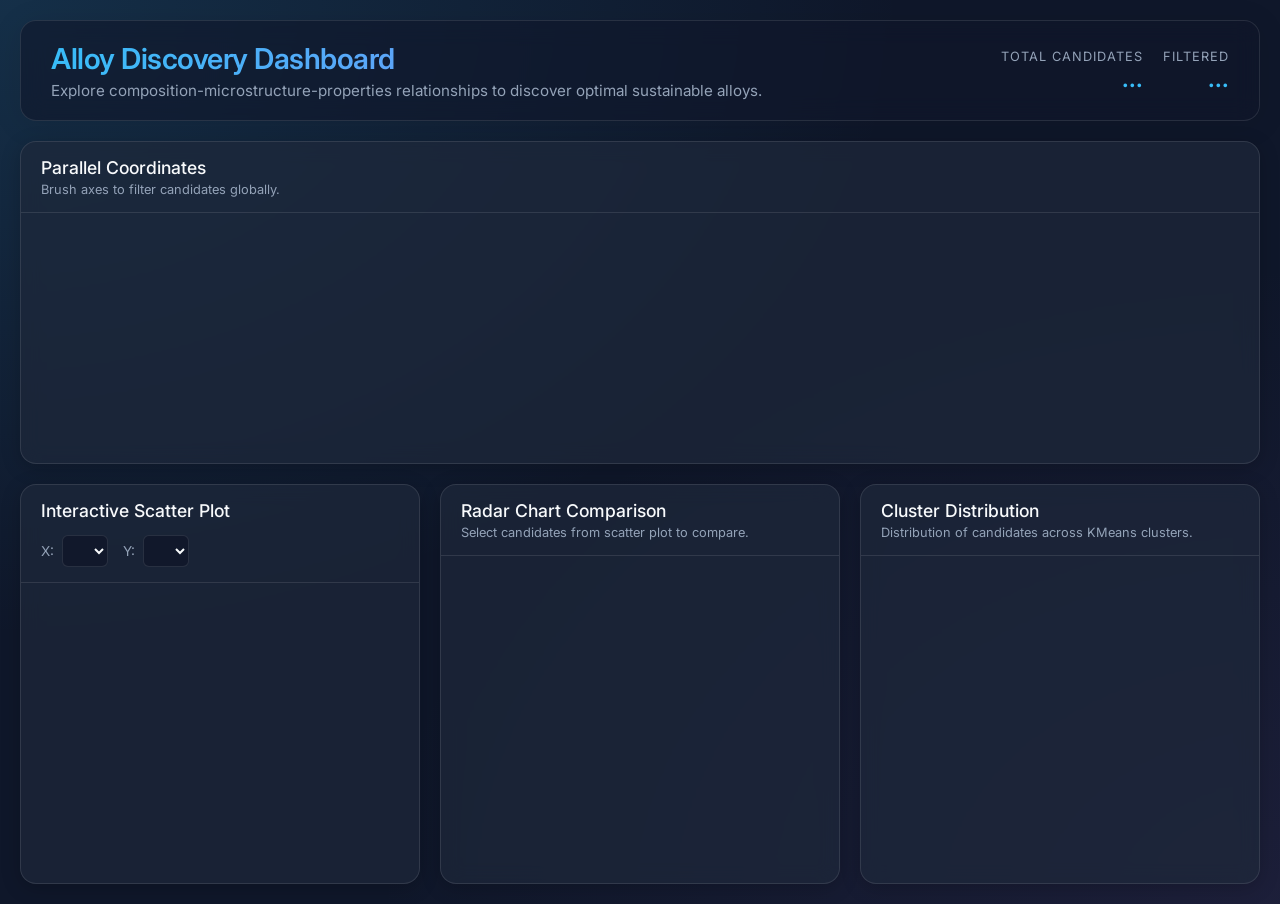
==== Part2/index.html @ 19626d82 "Setup dashboard base structure" ====
<!DOCTYPE html>
<html lang="en">
<head>
    <meta charset="UTF-8">
    <meta name="viewport" content="width=device-width, initial-scale=1.0">
    <title>Alloy Discovery Dashboard</title>
    <link rel="preconnect" href="https://fonts.googleapis.com">
    <link rel="preconnect" href="https://fonts.gstatic.com" crossorigin>
    <link href="https://fonts.googleapis.com/css2?family=Inter:wght@300;400;500;600&display=swap" rel="stylesheet">
    <link rel="stylesheet" href="style.css">
    <script src="https://d3js.org/d3.v7.min.js"></script>
    <script src="parallel_coordinates.js"></script>
    <script src="scatter_plot.js"></script>
    <script src="radar_chart.js"></script>
    <script src="histogram.js"></script>
    <script src="dashboard.js"></script>
</head>
<body onload="initDashboard()">
    <header class="glass-header">
        <div class="header-content">
            <h1>Alloy Discovery Dashboard</h1>
            <p>Explore composition-microstructure-properties relationships to discover optimal sustainable alloys.</p>
        </div>
        <div class="header-stats">
            <div class="stat-box">
                <span class="stat-label">Total Candidates</span>
                <span class="stat-value" id="total-count">...</span>
            </div>
            <div class="stat-box">
                <span class="stat-label">Filtered</span>
                <span class="stat-value" id="filtered-count">...</span>
            </div>
        </div>
    </header>
    
    <div class="dashboard-grid">
        <!-- Top Full Width: Parallel Coordinates -->
        <div class="card parallel-coords-card glass-card">
            <div class="card-header">
                <h2>Parallel Coordinates</h2>
                <span class="subtitle">Brush axes to filter candidates globally.</span>
            </div>
            <div id="parallel-coords-container" class="chart-container"></div>
        </div>
        
        <!-- Bottom Row: 3 columns -->
        <div class="bottom-row">
            <div class="card scatter-plot-card glass-card">
                <div class="card-header">
                    <h2>Interactive Scatter Plot</h2>
                    <div class="controls">
                        <label>X: <select id="scatterX"></select></label>
                        <label>Y: <select id="scatterY"></select></label>
                    </div>
                </div>
                <div id="scatter-plot-container" class="chart-container"></div>
            </div>
            
            <div class="card radar-chart-card glass-card">
                <div class="card-header">
                    <h2>Radar Chart Comparison</h2>
                    <span class="subtitle">Select candidates from scatter plot to compare.</span>
                </div>
                <div id="radar-chart-container" class="chart-container"></div>
                <div id="radar-legend" class="legend-container"></div>
            </div>
            
            <div class="card histogram-card glass-card">
                <div class="card-header">
                    <h2>Cluster Distribution</h2>
                    <span class="subtitle">Distribution of candidates across KMeans clusters.</span>
                </div>
                <div id="histogram-container" class="chart-container"></div>
            </div>
        </div>
    </div>
</body>
</html>
---- Part2/style.css ----
:root {
    --bg-color: #0f172a; /* Sleek dark blue/slate */
    --card-bg: rgba(30, 41, 59, 0.7); /* Slate-800 with opacity */
    --card-border: rgba(255, 255, 255, 0.1);
    --text-primary: #f8fafc;
    --text-secondary: #94a3b8;
    --accent: #38bdf8;
    --accent-hover: #0ea5e9;
    
    /* Cluster Colors */
    --color-cluster-0: #ff595e;
    --color-cluster-1: #ffca3a;
    --color-cluster-2: #8ac926;
    --color-cluster-3: #1982c4;
    --color-cluster-4: #6a4c93;
}

* {
    box-sizing: border-box;
    margin: 0;
    padding: 0;
}

body {
    font-family: 'Inter', sans-serif;
    background-color: var(--bg-color);
    background-image: 
        radial-gradient(at 0% 0%, rgba(56, 189, 248, 0.15) 0px, transparent 50%),
        radial-gradient(at 100% 100%, rgba(106, 76, 147, 0.15) 0px, transparent 50%);
    color: var(--text-primary);
    min-height: 100vh;
    display: flex;
    flex-direction: column;
    padding: 20px;
    overflow-x: hidden;
}

/* Glassmorphism Classes */
.glass-header {
    background: rgba(15, 23, 42, 0.6);
    backdrop-filter: blur(12px);
    -webkit-backdrop-filter: blur(12px);
    border: 1px solid var(--card-border);
    border-radius: 16px;
    padding: 20px 30px;
    margin-bottom: 20px;
    display: flex;
    justify-content: space-between;
    align-items: center;
    box-shadow: 0 4px 30px rgba(0, 0, 0, 0.1);
}

.glass-card {
    background: var(--card-bg);
    backdrop-filter: blur(10px);
    -webkit-backdrop-filter: blur(10px);
    border: 1px solid var(--card-border);
    border-radius: 16px;
    box-shadow: 0 4px 20px rgba(0, 0, 0, 0.2);
    transition: transform 0.3s ease, box-shadow 0.3s ease;
    overflow: hidden;
    display: flex;
    flex-direction: column;
}

.glass-card:hover {
    transform: translateY(-2px);
    box-shadow: 0 8px 30px rgba(0, 0, 0, 0.3);
}

/* Header Styles */
.header-content h1 {
    font-size: 1.8rem;
    font-weight: 600;
    letter-spacing: -0.5px;
    margin-bottom: 5px;
    background: linear-gradient(90deg, #38bdf8, #818cf8);
    -webkit-background-clip: text;
    -webkit-text-fill-color: transparent;
}

.header-content p {
    color: var(--text-secondary);
    font-size: 0.95rem;
}

.header-stats {
    display: flex;
    gap: 20px;
}

.stat-box {
    display: flex;
    flex-direction: column;
    align-items: flex-end;
}

.stat-label {
    font-size: 0.8rem;
    color: var(--text-secondary);
    text-transform: uppercase;
    letter-spacing: 1px;
}

.stat-value {
    font-size: 1.5rem;
    font-weight: 600;
    color: var(--accent);
}

/* Layout */
.dashboard-grid {
    display: flex;
    flex-direction: column;
    gap: 20px;
    flex: 1;
}

.bottom-row {
    display: grid;
    grid-template-columns: 1fr 1fr 1fr;
    gap: 20px;
    flex: 1;
    min-height: 400px;
}

/* Card Internals */
.card-header {
    padding: 15px 20px;
    border-bottom: 1px solid var(--card-border);
    display: flex;
    flex-direction: column;
    gap: 4px;
}

.card-header h2 {
    font-size: 1.1rem;
    font-weight: 500;
}

.card-header .subtitle {
    font-size: 0.8rem;
    color: var(--text-secondary);
}

.card-header .controls {
    margin-top: 10px;
    display: flex;
    gap: 15px;
}

.controls label {
    font-size: 0.85rem;
    color: var(--text-secondary);
    display: flex;
    align-items: center;
    gap: 8px;
}

select {
    background: rgba(15, 23, 42, 0.8);
    color: var(--text-primary);
    border: 1px solid var(--card-border);
    padding: 6px 12px;
    border-radius: 6px;
    font-family: 'Inter', sans-serif;
    font-size: 0.85rem;
    outline: none;
    cursor: pointer;
    transition: border-color 0.2s;
}

select:hover {
    border-color: var(--accent);
}

.chart-container {
    padding: 15px;
    flex: 1;
    position: relative;
    width: 100%;
    min-height: 250px;
}

/* D3 Elements Styling */
.axis text {
    fill: var(--text-secondary);
    font-size: 10px;
    font-family: 'Inter', sans-serif;
}

.axis path, .axis line {
    fill: none;
    stroke: rgba(255, 255, 255, 0.15);
    shape-rendering: crispEdges;
}

/* Tooltip */
.tooltip {
    position: absolute;
    text-align: left;
    padding: 10px;
    font: 12px 'Inter', sans-serif;
    background: rgba(15, 23, 42, 0.9);
    color: #fff;
    border: 1px solid rgba(255,255,255,0.2);
    border-radius: 8px;
    pointer-events: none;
    opacity: 0;
    transition: opacity 0.2s;
    box-shadow: 0 4px 15px rgba(0,0,0,0.3);
    z-index: 1000;
}

/* Parallel Coordinates specific */
.parallel-coords-card .chart-container {
    height: 350px;
}

.brush .extent {
    fill-opacity: .3;
    stroke: #fff;
    shape-rendering: crispEdges;
}

/* Legend */
.legend-container {
    padding: 0 15px 15px 15px;
    display: flex;
    flex-wrap: wrap;
    gap: 10px;
}

.legend-item {
    display: flex;
    align-items: center;
    gap: 6px;
    font-size: 0.8rem;
    color: var(--text-secondary);
    background: rgba(0,0,0,0.2);
    padding: 4px 8px;
    border-radius: 4px;
    cursor: pointer;
    transition: background 0.2s;
}

.legend-item:hover {
    background: rgba(255,255,255,0.1);
}

.legend-color {
    width: 10px;
    height: 10px;
    border-radius: 50%;
}
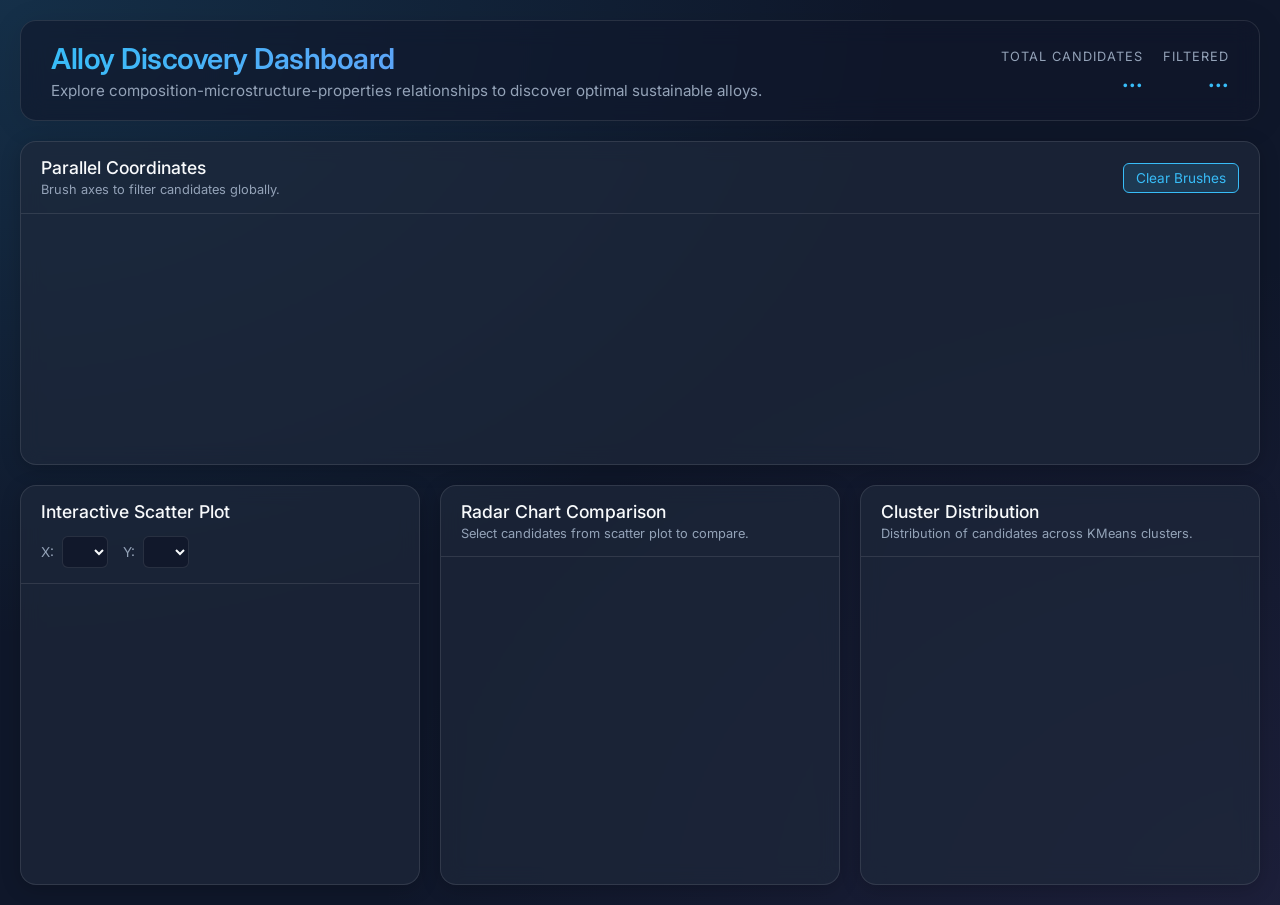
==== commit 95004820: "Add Clear Brushes button for parallel coordinates" ====
--- a/Part2/index.html
+++ b/Part2/index.html
@@ -36,9 +36,12 @@
     <div class="dashboard-grid">
         <!-- Top Full Width: Parallel Coordinates -->
         <div class="card parallel-coords-card glass-card">
-            <div class="card-header">
-                <h2>Parallel Coordinates</h2>
-                <span class="subtitle">Brush axes to filter candidates globally.</span>
+            <div class="card-header" style="flex-direction: row; justify-content: space-between; align-items: center;">
+                <div>
+                    <h2>Parallel Coordinates</h2>
+                    <span class="subtitle">Brush axes to filter candidates globally.</span>
+                </div>
+                <button id="reset-brushes" class="reset-btn">Clear Brushes</button>
             </div>
             <div id="parallel-coords-container" class="chart-container"></div>
         </div>
--- a/Part2/style.css
+++ b/Part2/style.css
@@ -174,6 +174,23 @@
     border-color: var(--accent);
 }
 
+.reset-btn {
+    padding: 6px 12px;
+    background: rgba(56, 189, 248, 0.15);
+    color: var(--accent);
+    border: 1px solid var(--accent);
+    border-radius: 6px;
+    font-family: 'Inter', sans-serif;
+    font-size: 0.85rem;
+    cursor: pointer;
+    transition: all 0.2s;
+}
+
+.reset-btn:hover {
+    background: var(--accent);
+    color: #fff;
+}
+
 .chart-container {
     padding: 15px;
     flex: 1;
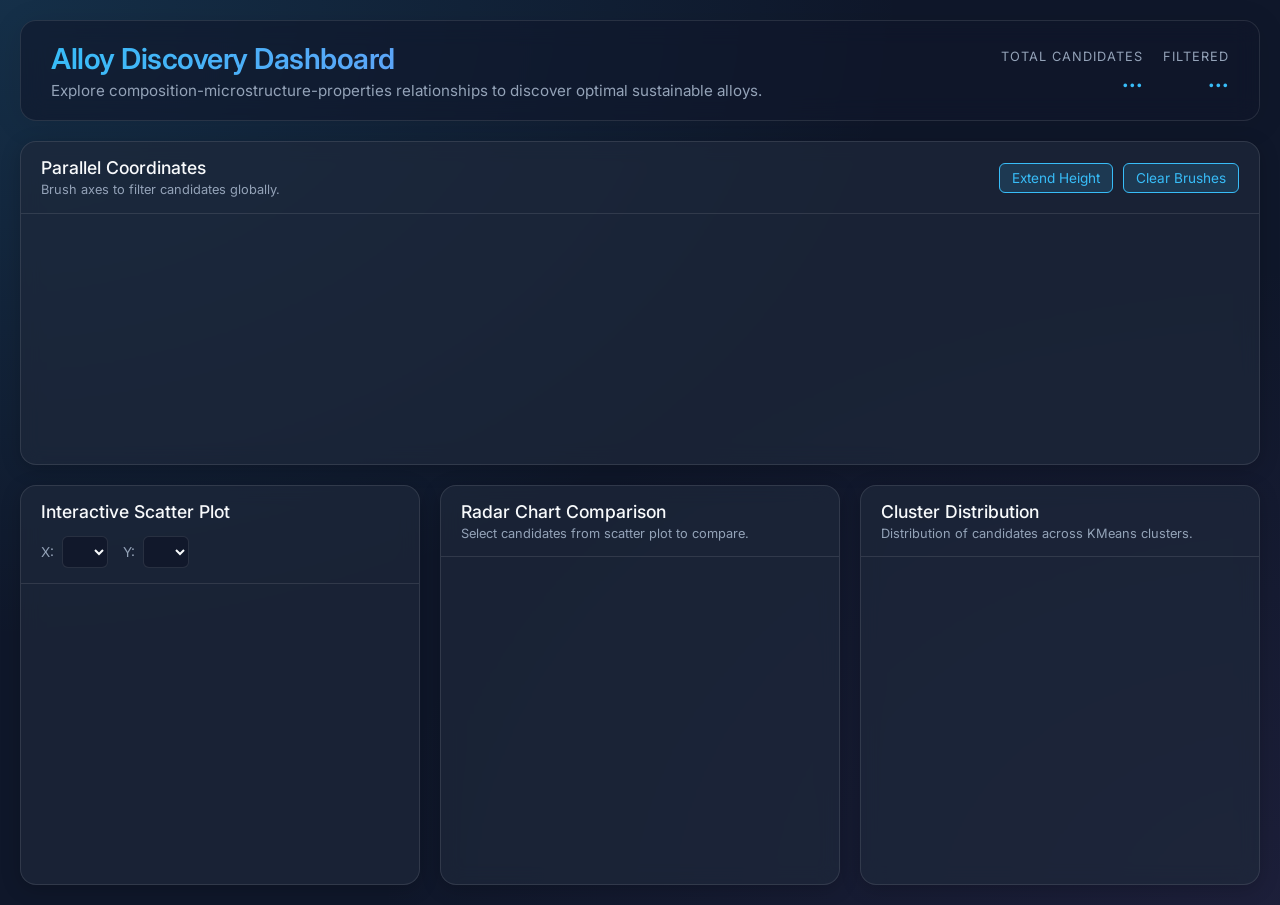
==== commit 9e8f38bb: "Fix Clear Brushes bug and add Extend Height toggle" ====
--- a/Part2/index.html
+++ b/Part2/index.html
@@ -41,7 +41,10 @@
                     <h2>Parallel Coordinates</h2>
                     <span class="subtitle">Brush axes to filter candidates globally.</span>
                 </div>
-                <button id="reset-brushes" class="reset-btn">Clear Brushes</button>
+                <div style="display: flex; gap: 10px;">
+                    <button id="toggle-height-btn" class="reset-btn">Extend Height</button>
+                    <button id="reset-brushes" class="reset-btn">Clear Brushes</button>
+                </div>
             </div>
             <div id="parallel-coords-container" class="chart-container"></div>
         </div>
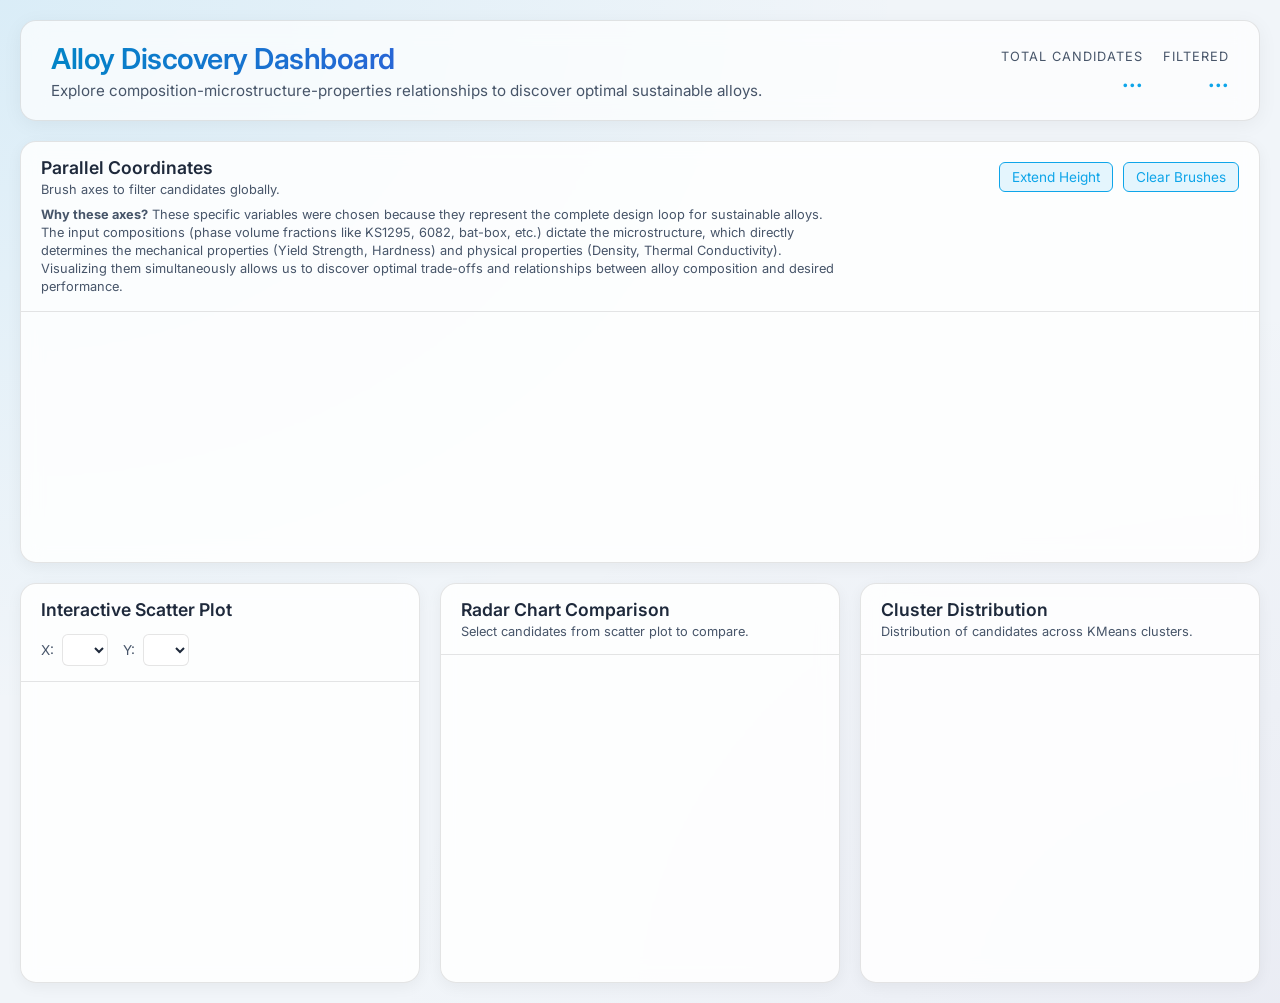
==== commit 6592da7c: "Convert dashboard to projector-friendly light theme, fix SVG margins to prevent axis clipping, and a" ====
--- a/Part2/index.html
+++ b/Part2/index.html
@@ -36,12 +36,18 @@
     <div class="dashboard-grid">
         <!-- Top Full Width: Parallel Coordinates -->
         <div class="card parallel-coords-card glass-card">
-            <div class="card-header" style="flex-direction: row; justify-content: space-between; align-items: center;">
+            <div class="card-header" style="flex-direction: row; justify-content: space-between; align-items: flex-start;">
                 <div>
                     <h2>Parallel Coordinates</h2>
                     <span class="subtitle">Brush axes to filter candidates globally.</span>
+                    <p style="font-size: 0.8rem; color: var(--text-secondary); margin-top: 8px; max-width: 800px; line-height: 1.4;">
+                        <strong>Why these axes?</strong> These specific variables were chosen because they represent the complete design loop for sustainable alloys. 
+                        The input compositions (phase volume fractions like KS1295, 6082, bat-box, etc.) dictate the microstructure, which directly determines the 
+                        mechanical properties (Yield Strength, Hardness) and physical properties (Density, Thermal Conductivity). Visualizing them simultaneously 
+                        allows us to discover optimal trade-offs and relationships between alloy composition and desired performance.
+                    </p>
                 </div>
-                <div style="display: flex; gap: 10px;">
+                <div style="display: flex; gap: 10px; margin-top: 5px;">
                     <button id="toggle-height-btn" class="reset-btn">Extend Height</button>
                     <button id="reset-brushes" class="reset-btn">Clear Brushes</button>
                 </div>
--- a/Part2/style.css
+++ b/Part2/style.css
@@ -1,18 +1,11 @@
 :root {
-    --bg-color: #0f172a; /* Sleek dark blue/slate */
-    --card-bg: rgba(30, 41, 59, 0.7); /* Slate-800 with opacity */
-    --card-border: rgba(255, 255, 255, 0.1);
-    --text-primary: #f8fafc;
-    --text-secondary: #94a3b8;
-    --accent: #38bdf8;
-    --accent-hover: #0ea5e9;
-    
-    /* Cluster Colors */
-    --color-cluster-0: #ff595e;
-    --color-cluster-1: #ffca3a;
-    --color-cluster-2: #8ac926;
-    --color-cluster-3: #1982c4;
-    --color-cluster-4: #6a4c93;
+    --bg-color: #f1f5f9;
+    --card-bg: rgba(255, 255, 255, 0.85);
+    --card-border: rgba(0, 0, 0, 0.1);
+    --text-primary: #1e293b;
+    --text-secondary: #475569;
+    --accent: #0ea5e9;
+    --accent-hover: #0284c7;
 }
 
 * {
@@ -25,8 +18,8 @@
     font-family: 'Inter', sans-serif;
     background-color: var(--bg-color);
     background-image: 
-        radial-gradient(at 0% 0%, rgba(56, 189, 248, 0.15) 0px, transparent 50%),
-        radial-gradient(at 100% 100%, rgba(106, 76, 147, 0.15) 0px, transparent 50%);
+        radial-gradient(at 0% 0%, rgba(14, 165, 233, 0.1) 0px, transparent 50%),
+        radial-gradient(at 100% 100%, rgba(106, 76, 147, 0.05) 0px, transparent 50%);
     color: var(--text-primary);
     min-height: 100vh;
     display: flex;
@@ -37,7 +30,7 @@
 
 /* Glassmorphism Classes */
 .glass-header {
-    background: rgba(15, 23, 42, 0.6);
+    background: rgba(255, 255, 255, 0.7);
     backdrop-filter: blur(12px);
     -webkit-backdrop-filter: blur(12px);
     border: 1px solid var(--card-border);
@@ -47,7 +40,7 @@
     display: flex;
     justify-content: space-between;
     align-items: center;
-    box-shadow: 0 4px 30px rgba(0, 0, 0, 0.1);
+    box-shadow: 0 4px 20px rgba(0, 0, 0, 0.05);
 }
 
 .glass-card {
@@ -56,7 +49,7 @@
     -webkit-backdrop-filter: blur(10px);
     border: 1px solid var(--card-border);
     border-radius: 16px;
-    box-shadow: 0 4px 20px rgba(0, 0, 0, 0.2);
+    box-shadow: 0 4px 15px rgba(0, 0, 0, 0.05);
     transition: transform 0.3s ease, box-shadow 0.3s ease;
     overflow: hidden;
     display: flex;
@@ -65,7 +58,7 @@
 
 .glass-card:hover {
     transform: translateY(-2px);
-    box-shadow: 0 8px 30px rgba(0, 0, 0, 0.3);
+    box-shadow: 0 8px 25px rgba(0, 0, 0, 0.1);
 }
 
 /* Header Styles */
@@ -74,7 +67,7 @@
     font-weight: 600;
     letter-spacing: -0.5px;
     margin-bottom: 5px;
-    background: linear-gradient(90deg, #38bdf8, #818cf8);
+    background: linear-gradient(90deg, #0284c7, #4f46e5);
     -webkit-background-clip: text;
     -webkit-text-fill-color: transparent;
 }
@@ -135,7 +128,8 @@
 
 .card-header h2 {
     font-size: 1.1rem;
-    font-weight: 500;
+    font-weight: 600;
+    color: var(--text-primary);
 }
 
 .card-header .subtitle {
@@ -158,7 +152,7 @@
 }
 
 select {
-    background: rgba(15, 23, 42, 0.8);
+    background: rgba(255, 255, 255, 0.9);
     color: var(--text-primary);
     border: 1px solid var(--card-border);
     padding: 6px 12px;
@@ -176,7 +170,7 @@
 
 .reset-btn {
     padding: 6px 12px;
-    background: rgba(56, 189, 248, 0.15);
+    background: rgba(14, 165, 233, 0.1);
     color: var(--accent);
     border: 1px solid var(--accent);
     border-radius: 6px;
@@ -201,14 +195,30 @@
 
 /* D3 Elements Styling */
 .axis text {
-    fill: var(--text-secondary);
-    font-size: 10px;
-    font-family: 'Inter', sans-serif;
-}
-
-.axis path, .axis line {
+    fill: #475569;
+    font-size: 11px;
+    font-weight: 500;
+    font-family: 'Inter', sans-serif;
+    text-shadow: 0px 1px 2px rgba(255,255,255,0.8);
+}
+
+.axis .axis-title {
+    fill: #1e293b;
+    font-size: 13px;
+    font-weight: 700;
+    text-shadow: 0px 1px 2px rgba(255,255,255,0.9);
+}
+
+.axis path {
     fill: none;
-    stroke: rgba(255, 255, 255, 0.15);
+    stroke: rgba(0, 0, 0, 0.3);
+    stroke-width: 1.5px;
+    shape-rendering: crispEdges;
+}
+
+.axis line {
+    fill: none;
+    stroke: rgba(0, 0, 0, 0.15);
     shape-rendering: crispEdges;
 }
 
@@ -218,20 +228,33 @@
     text-align: left;
     padding: 10px;
     font: 12px 'Inter', sans-serif;
-    background: rgba(15, 23, 42, 0.9);
-    color: #fff;
-    border: 1px solid rgba(255,255,255,0.2);
+    background: rgba(255, 255, 255, 0.95);
+    color: #1e293b;
+    border: 1px solid rgba(0,0,0,0.1);
     border-radius: 8px;
     pointer-events: none;
     opacity: 0;
     transition: opacity 0.2s;
-    box-shadow: 0 4px 15px rgba(0,0,0,0.3);
+    box-shadow: 0 4px 15px rgba(0,0,0,0.1);
     z-index: 1000;
 }
 
 /* Parallel Coordinates specific */
+.parallel-coords-card {
+    transition: min-height 0.3s ease, height 0.3s ease;
+}
+
+.parallel-coords-card.expanded-card {
+    min-height: 800px;
+}
+
 .parallel-coords-card .chart-container {
     height: 350px;
+    transition: height 0.3s ease;
+}
+
+.parallel-coords-card.expanded-card .chart-container {
+    height: 700px;
 }
 
 .brush .extent {
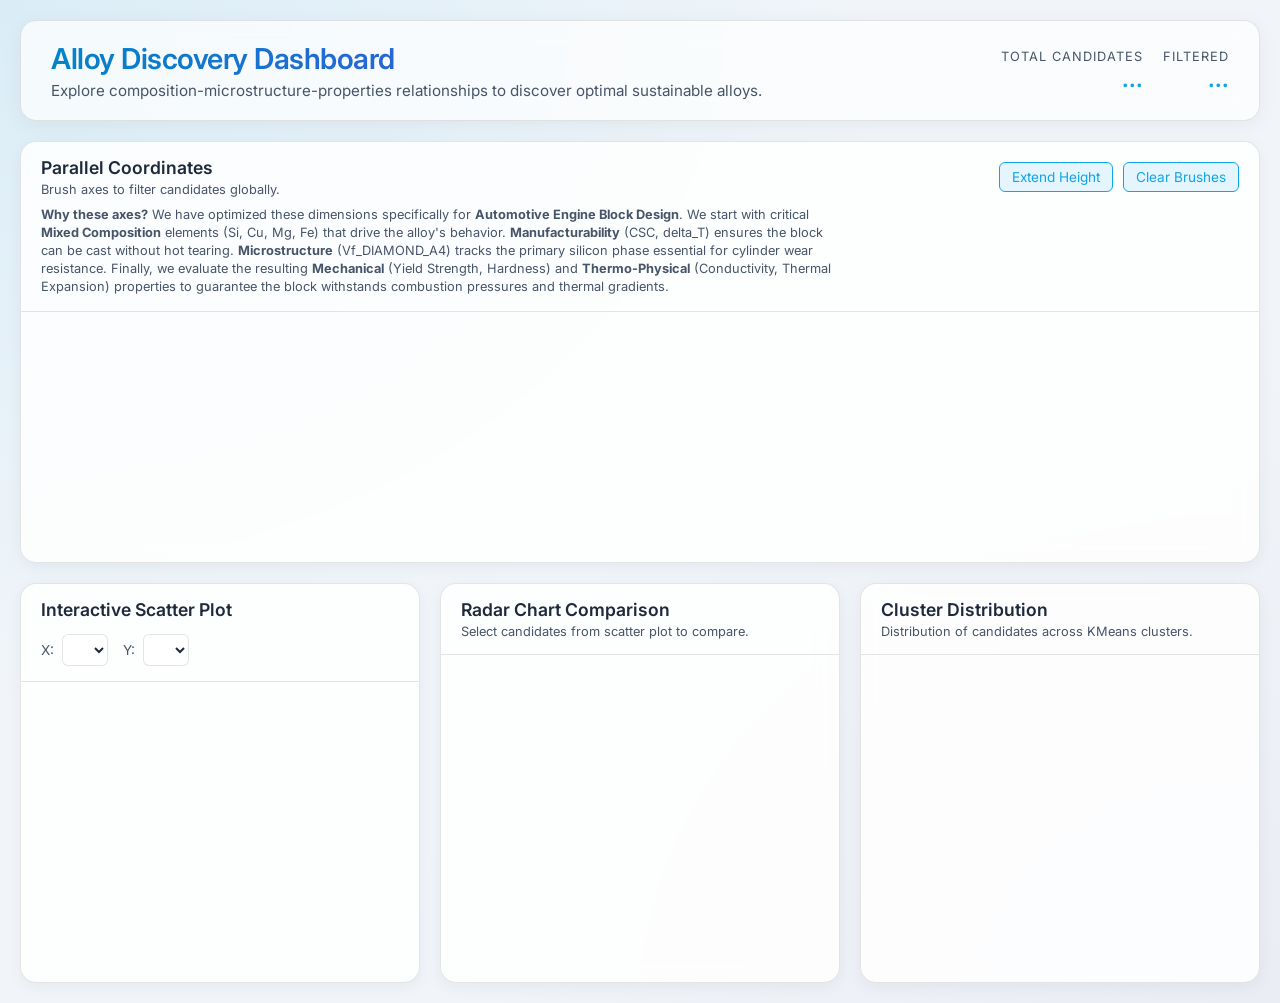
==== commit 323d9d80: "Fix parallel coordinates initial visibility and retracting layout bugs, and update HTML description" ====
--- a/Part2/index.html
+++ b/Part2/index.html
@@ -41,10 +41,12 @@
                     <h2>Parallel Coordinates</h2>
                     <span class="subtitle">Brush axes to filter candidates globally.</span>
                     <p style="font-size: 0.8rem; color: var(--text-secondary); margin-top: 8px; max-width: 800px; line-height: 1.4;">
-                        <strong>Why these axes?</strong> These specific variables were chosen because they represent the complete design loop for sustainable alloys. 
-                        The input compositions (phase volume fractions like KS1295, 6082, bat-box, etc.) dictate the microstructure, which directly determines the 
-                        mechanical properties (Yield Strength, Hardness) and physical properties (Density, Thermal Conductivity). Visualizing them simultaneously 
-                        allows us to discover optimal trade-offs and relationships between alloy composition and desired performance.
+                        <strong>Why these axes?</strong> We have optimized these dimensions specifically for <strong>Automotive Engine Block Design</strong>. 
+                        We start with critical <strong>Mixed Composition</strong> elements (Si, Cu, Mg, Fe) that drive the alloy's behavior. 
+                        <strong>Manufacturability</strong> (CSC, delta_T) ensures the block can be cast without hot tearing. 
+                        <strong>Microstructure</strong> (Vf_DIAMOND_A4) tracks the primary silicon phase essential for cylinder wear resistance. 
+                        Finally, we evaluate the resulting <strong>Mechanical</strong> (Yield Strength, Hardness) and <strong>Thermo-Physical</strong> 
+                        (Conductivity, Thermal Expansion) properties to guarantee the block withstands combustion pressures and thermal gradients.
                     </p>
                 </div>
                 <div style="display: flex; gap: 10px; margin-top: 5px;">
--- a/Part2/style.css
+++ b/Part2/style.css
@@ -241,7 +241,7 @@
 
 /* Parallel Coordinates specific */
 .parallel-coords-card {
-    transition: min-height 0.3s ease, height 0.3s ease;
+    /* Remove buggy height transition */
 }
 
 .parallel-coords-card.expanded-card {
@@ -250,7 +250,7 @@
 
 .parallel-coords-card .chart-container {
     height: 350px;
-    transition: height 0.3s ease;
+    /* Remove buggy height transition */
 }
 
 .parallel-coords-card.expanded-card .chart-container {
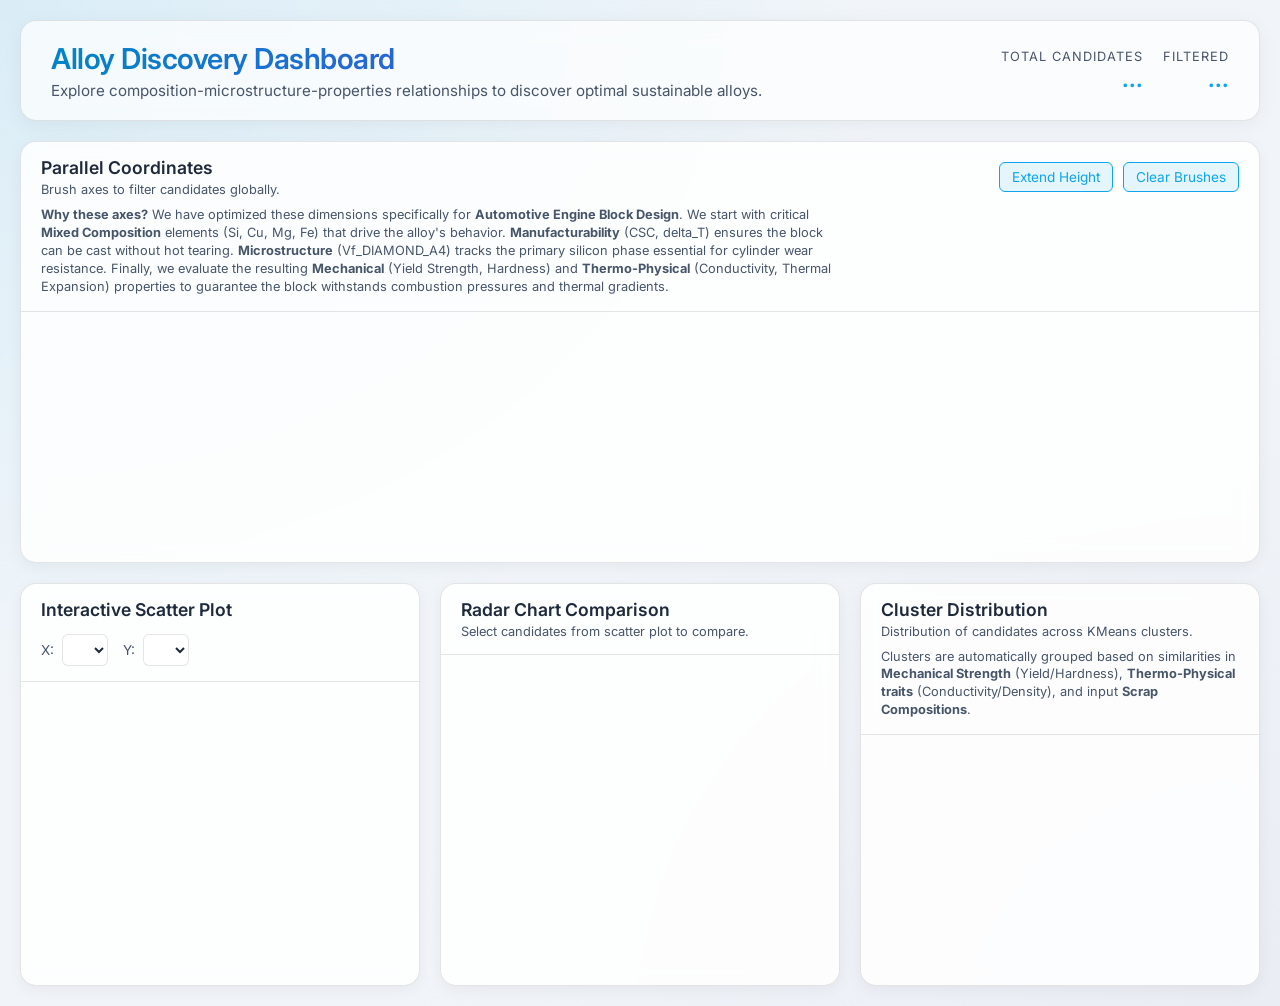
==== commit ac83c6be: "Fix radar chart grid visibility for light theme and add descriptive cluster labels and explanation" ====
--- a/Part2/index.html
+++ b/Part2/index.html
@@ -83,6 +83,9 @@
                 <div class="card-header">
                     <h2>Cluster Distribution</h2>
                     <span class="subtitle">Distribution of candidates across KMeans clusters.</span>
+                    <p style="font-size: 0.8rem; color: var(--text-secondary); margin-top: 5px; line-height: 1.4;">
+                        Clusters are automatically grouped based on similarities in <strong>Mechanical Strength</strong> (Yield/Hardness), <strong>Thermo-Physical traits</strong> (Conductivity/Density), and input <strong>Scrap Compositions</strong>.
+                    </p>
                 </div>
                 <div id="histogram-container" class="chart-container"></div>
             </div>
